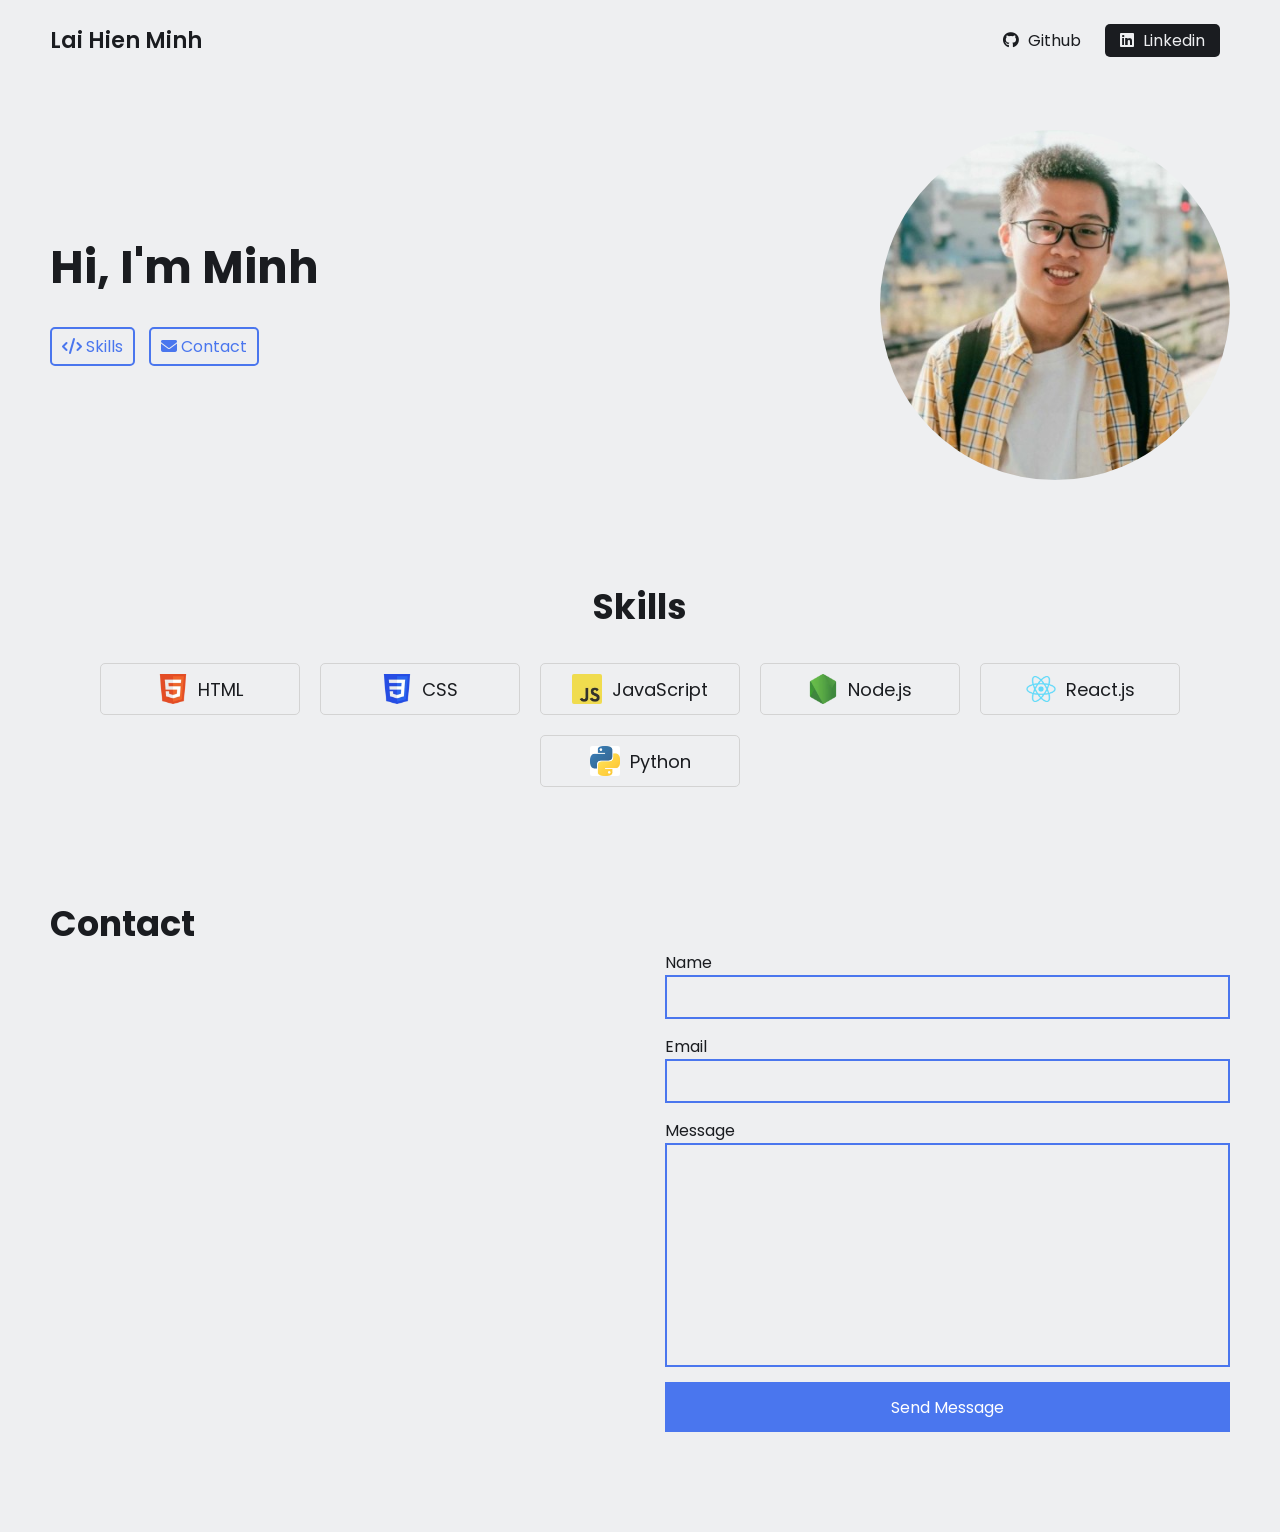
==== index.html @ 8991d1b4 "Add files via upload" ====
<!DOCTYPE html>
<html lang="en">
<head>
  <meta charset="UTF-8">
  <meta name="viewport" content="width=device-width, initial-scale=1.0">
  <link rel="preconnect" href="https://fonts.googleapis.com">
  <link rel="preconnect" href="https://fonts.gstatic.com" crossorigin>
  <link href="https://fonts.googleapis.com/css2?family=Poppins:wght@400;600&display=swap" rel="stylesheet">
  <link rel="stylesheet" href="https://cdnjs.cloudflare.com/ajax/libs/font-awesome/6.4.0/css/all.min.css" integrity="sha512-iecdLmaskl7CVkqkXNQ/ZH/XLlvWZOJyj7Yy7tcenmpD1ypASozpmT/E0iPtmFIB46ZmdtAc9eNBvH0H/ZpiBw==" crossorigin="anonymous" referrerpolicy="no-referrer" />
  <link rel="stylesheet" href="styles.css">
  <title>Portfolio</title>
</head>
<body>
  <nav>
    <div class="left">
      <a href="/">Lai Hien Minh</a>
    </div>

    <div class="right">
      <a href="https://github.com/LMinhhmm" target="_blank">
        <i class="fa-brands fa-github"></i>
        <span>Github</span>
      </a>
      
      <a href="https://www.linkedin.com/in/lai-hien-minh-b12441386/" target="_blank">
        <i class="fa-brands fa-linkedin"></i>
        <span>Linkedin</span>
      </a>
      
    </div>
  </nav>
  <main>
    <section class="hero-section">
      <div class="text">
        <h2>Hi, I'm Minh</h2>
        <p></p>
        <div class="links">
          <a href="#skills">
            <i class="fa-solid fa-code"></i>
            <span>Skills</span>
          </a>                    
          <a href="#contact">
            <i class="fa-solid fa-envelope"></i>
            <span>Contact</span>
          </a>
        </div>
      </div>

      <div class="headshot">
        <img src="images/profile.webp" alt="headshot">
      </div>
    </section>

<section id="skills" class="skills-section">
      <h2>Skills</h2>
      <div class="text">
        
      </div>

      <div class="cells">
        <div class="cell">
          <img src="images/html.webp" >
          <span>HTML</span>
        </div>
        
        <div class="cell">
          <img src="images/css.webp" >
          <span>CSS</span>
        </div>
        
        <div class="cell">
          <img src="images/javascript.webp">
          <span>JavaScript</span>
        </div>
        
        <div class="cell">
          <img src="images/node.webp" >
          <span>Node.js</span>
        </div>        
        <div class="cell">
          <img src="images/react.webp">
          <span>React.js</span>
        </div>
                <div class="cell">
          <img src="images/python.jpg" alt=''>
          <span>Python</span>
        </div>
      </div>
    </section>
    <section id="contact" class="contact-section">
      <h2>Contact</h2>
      <div class="group">
        <div class="text">
        </div>
        <form>
          <label for="name">Name</label>
          <input type="text" id="name">
          <label for="email">Email</label>
          <input type="email" id="email">

          <label for="message">Message</label>
          <textarea id="message" cols="30" rows="10"></textarea>
          <button type="submit">Send Message</button>
        </form>
      </div>
    </section>
  </main>
</body>
</html>
---- styles.css ----
:root {
  --text-color: #1a1c20;
  --link-color: #4a76ee;
  --background-color: #eeeff1;
}
* {
  margin: 0;
  padding: 0;
  box-sizing: border-box;
}
html {
  scroll-behavior: smooth;
}
body {
  font-family: 'Poppins', sans-serif;
  color: var(--text-color);
  background-color: var(--background-color);
  max-width: 1400px;
  margin: 0 auto;
}

a {
  color: var(--link-color);
  text-decoration: none;
}

nav {
  display: flex;
  justify-content: space-between;
  align-items: center;

  padding: 0 50px;
  height: 80px;
}

nav .left a {
  color: var(--text-color);
  font-size: 22px;
  font-weight: 600;
}

nav .right a {
  color: var(--text-color);
  margin: 0 10px;
}

nav .right a:last-child {
  color: var(--background-color);
  background-color: var(--text-color);
  padding: 5px 15px;
  border-radius: 5px;
}

nav .right a span {
  margin-left: 5px;
}

.hero-section {
  display: flex;
  justify-content: space-between;
  align-items: center;
  padding: 0 50px;
  margin: 50px 0;
  margin-bottom: 100px;
  gap: 40px;
}

.hero-section .text {
  flex: 5;
}

.hero-section .text h2 {
  font-size: 45px;
}

.hero-section .text .links {
  margin-top: 25px;
}

.hero-section .text .links a {
  display: inline-block;
  padding: 5px 10px;
  border: 2px solid var(--link-color);
  border-radius: 5px;
  margin-right: 10px;
  margin-bottom: 10px;
  transition: .1s;
}

.hero-section .text .links a:hover {
  color: var(--text-color);
  border: 2px solid var(--text-color);
}

.hero-section .headshot {
  flex: 2;
  display: flex;
  justify-content: right;
}

.hero-section .headshot img {
  width: 350px;
  border-radius: 50%;
}

.skills-section {
  padding: 0 50px;
  margin-bottom: 100px;
}

.skills-section h2 {
  text-align: center;
  font-size: 35px;
}

.skills-section .text {
  text-align: center;
  margin-bottom: 20px;
}

.skills-section .cells {
  display: flex;
  justify-content: center;
  flex-wrap: wrap;
}

.skills-section .cells .cell {
  display: flex;
  justify-content: center;
  align-items: center;
  gap: 10px;

  width: 200px;
  padding: 10px 20px;
  margin: 10px;
  border: 1.5px solid #d3d3d3;
  border-radius: 5px;
}
.skills-section .cells .cell img {
  width: 30px;
  height: 30px;
  object-fit: contain;
  border-radius: 2px;
}

.skills-section .cells .cell span {
  font-size: 18px;
}
.contact-section {
  padding: 0 50px;
  margin-bottom: 100px;
}

.contact-section h2 {
  font-size: 35px;
}
.contact-section .group {
  display: flex;
  gap: 50px;
}

.contact-section .group .text {
  flex: 3;
  margin-top: 20px;
}

.contact-section .group form {
  flex: 3;
  display: flex;
  flex-direction: column;
}
.contact-section .group form input,
.contact-section .group form textarea {
  font-family: 'Poppins', sans-serif;
  border: 2px solid var(--link-color);
  background-color: transparent;
  padding: 10px;
  margin-bottom: 15px;
  outline: none;
  resize: none;
}

.contact-section .group form button {
  font-size: 16px;
  font-family: 'Poppins', sans-serif;
  color: #fff;
  background-color: var(--link-color);
  border: none;
  height: 50px;
  cursor: pointer;
  transition: .1s;
}

.contact-section .group form button:hover {
  filter: brightness(.7);
}

@media (max-width: 850px) {
  .hero-section .text h2 {
    font-size: 35px;
  }
}
@media (max-width: 740px) {
  .hero-section {
    flex-direction: column-reverse;
  }

  .hero-section .headshot img {
    width: 300px;
  }


  .contact-section .group {
    flex-direction: column;
  }
}

@media (max-width: 600px) {
  nav {
    padding: 0 20px;
  }

  nav .right a {
    font-size: 22px;
  }

  nav .right a:last-child {
    color: var(--text-color);
    background-color: transparent;
    padding: 0;
  }

  nav .right a span {
    display: none;
  }

  .hero-section {
    padding: 0 20px;
  }

  .hero-section .text h2 {
    font-size: 30px;
  }

  .skills-section {
    padding: 0 20px;
  }

  .skills-section .cells .cell span {
    font-size: 16px;
  }
  .contact-section {
    padding: 0 20px;
  }
}
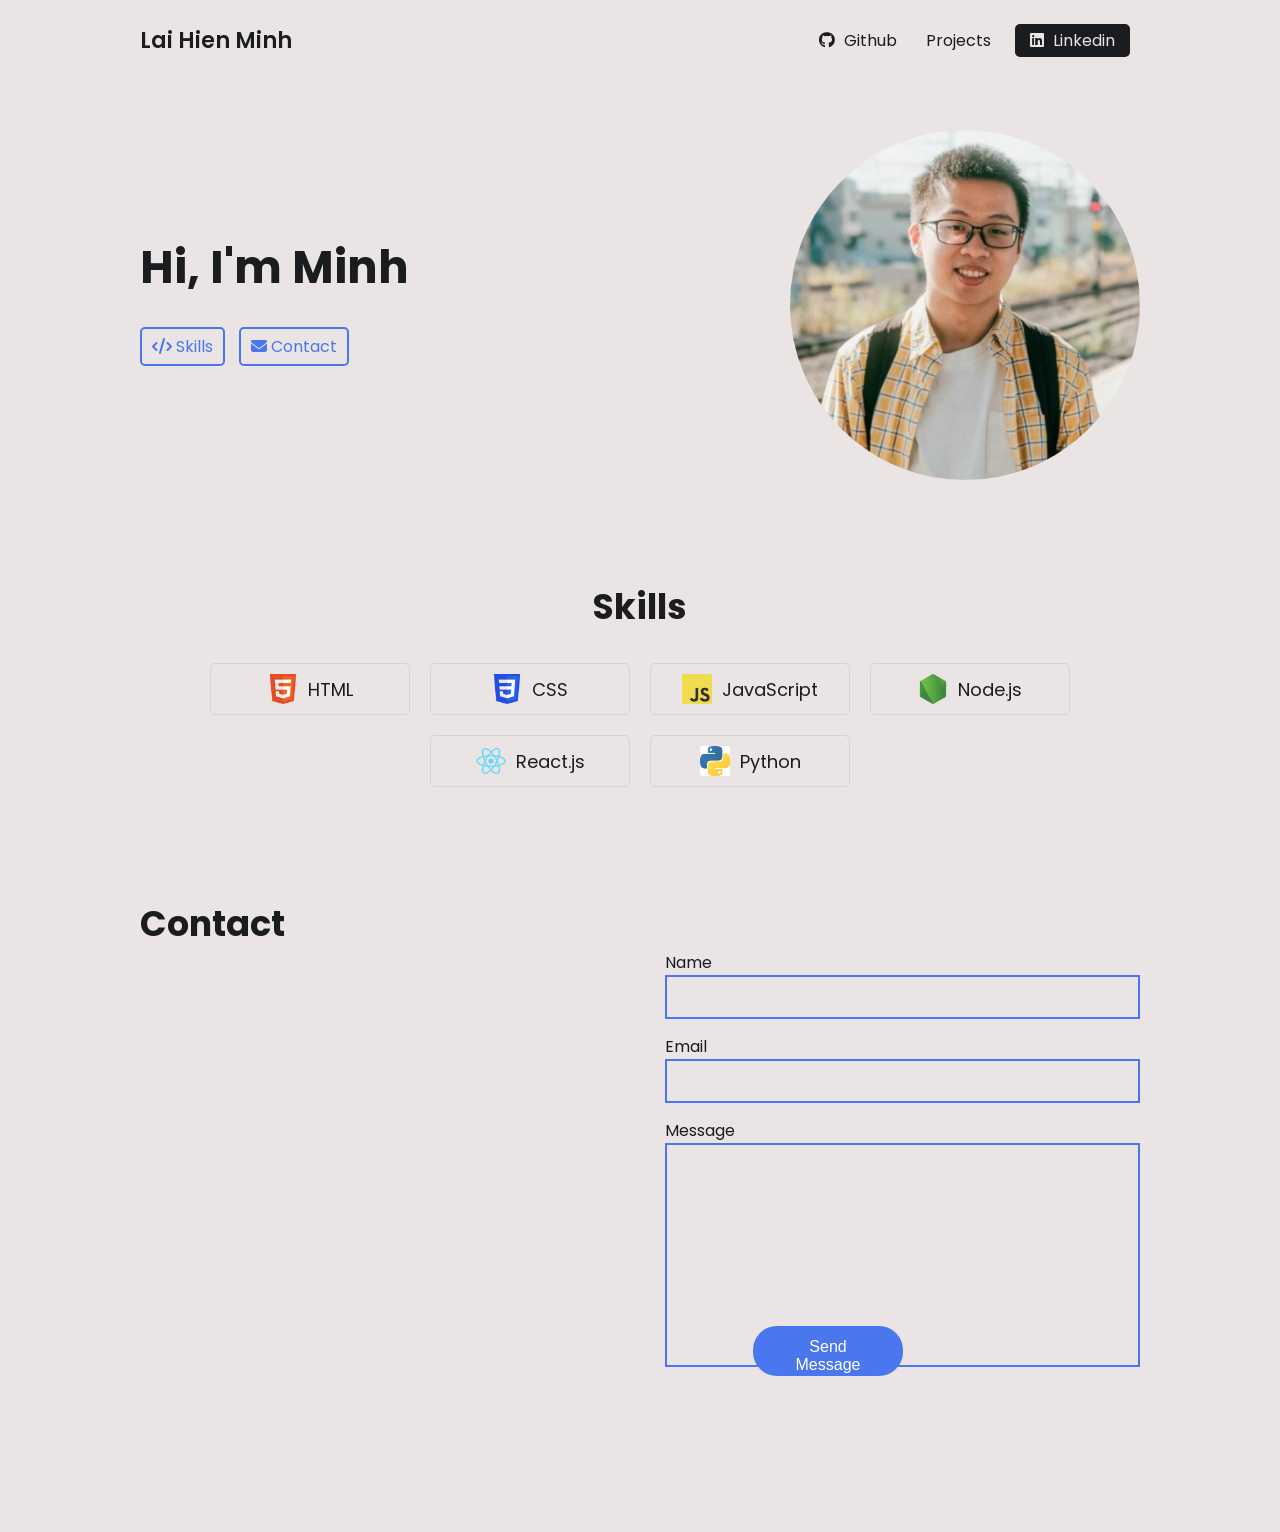
==== commit 49dab88e: "Added projects" ====
--- a/index.html
+++ b/index.html
@@ -13,20 +13,22 @@
 <body>
   <nav>
     <div class="left">
-      <a href="/">Lai Hien Minh</a>
+      <a href="index.html">Lai Hien Minh</a>
     </div>
 
     <div class="right">
       <a href="https://github.com/LMinhhmm" target="_blank">
         <i class="fa-brands fa-github"></i>
         <span>Github</span>
+      </a>    
+      <a href="Projects.html">
+        <i class=""></i>
+        <span>Projects</span>
       </a>
-      
       <a href="https://www.linkedin.com/in/lai-hien-minh-b12441386/" target="_blank">
         <i class="fa-brands fa-linkedin"></i>
         <span>Linkedin</span>
-      </a>
-      
+      </a>            
     </div>
   </nav>
   <main>
@@ -81,7 +83,7 @@
           <img src="images/react.webp">
           <span>React.js</span>
         </div>
-                <div class="cell">
+          <div class="cell">
           <img src="images/python.jpg" alt=''>
           <span>Python</span>
         </div>
--- a/styles.css
+++ b/styles.css
@@ -1,7 +1,7 @@
 :root {
   --text-color: #1a1c20;
   --link-color: #4a76ee;
-  --background-color: #eeeff1;
+  --background-color: #eae4e4;
 }
 * {
   margin: 0;
@@ -15,8 +15,10 @@
   font-family: 'Poppins', sans-serif;
   color: var(--text-color);
   background-color: var(--background-color);
-  max-width: 1400px;
+  max-width: 1100px;
   margin: 0 auto;
+  overflow-x: hidden;
+
 }
 
 a {
@@ -252,4 +254,29 @@
   .contact-section {
     padding: 0 20px;
   }
-}+}
+ul {
+  margin: 20px 20px 20px 20px;
+}
+
+button {
+  font-size: 1rem;
+  height: 50px;
+  width: 150px;
+  position: relative;
+  bottom: 3.5rem;
+  left: 5.5rem;
+  background: var(--link-color);
+  color: rgb(255, 255, 255);
+  border: none;
+  padding-bottom: 30%;
+  padding: 0.75rem 1.5rem;
+  border-radius: 1.5rem;
+  cursor: pointer;
+  font-weight: 300;
+  transition: all 0.2s ease;
+}
+
+button:hover {
+  background: #7a7fff;
+}
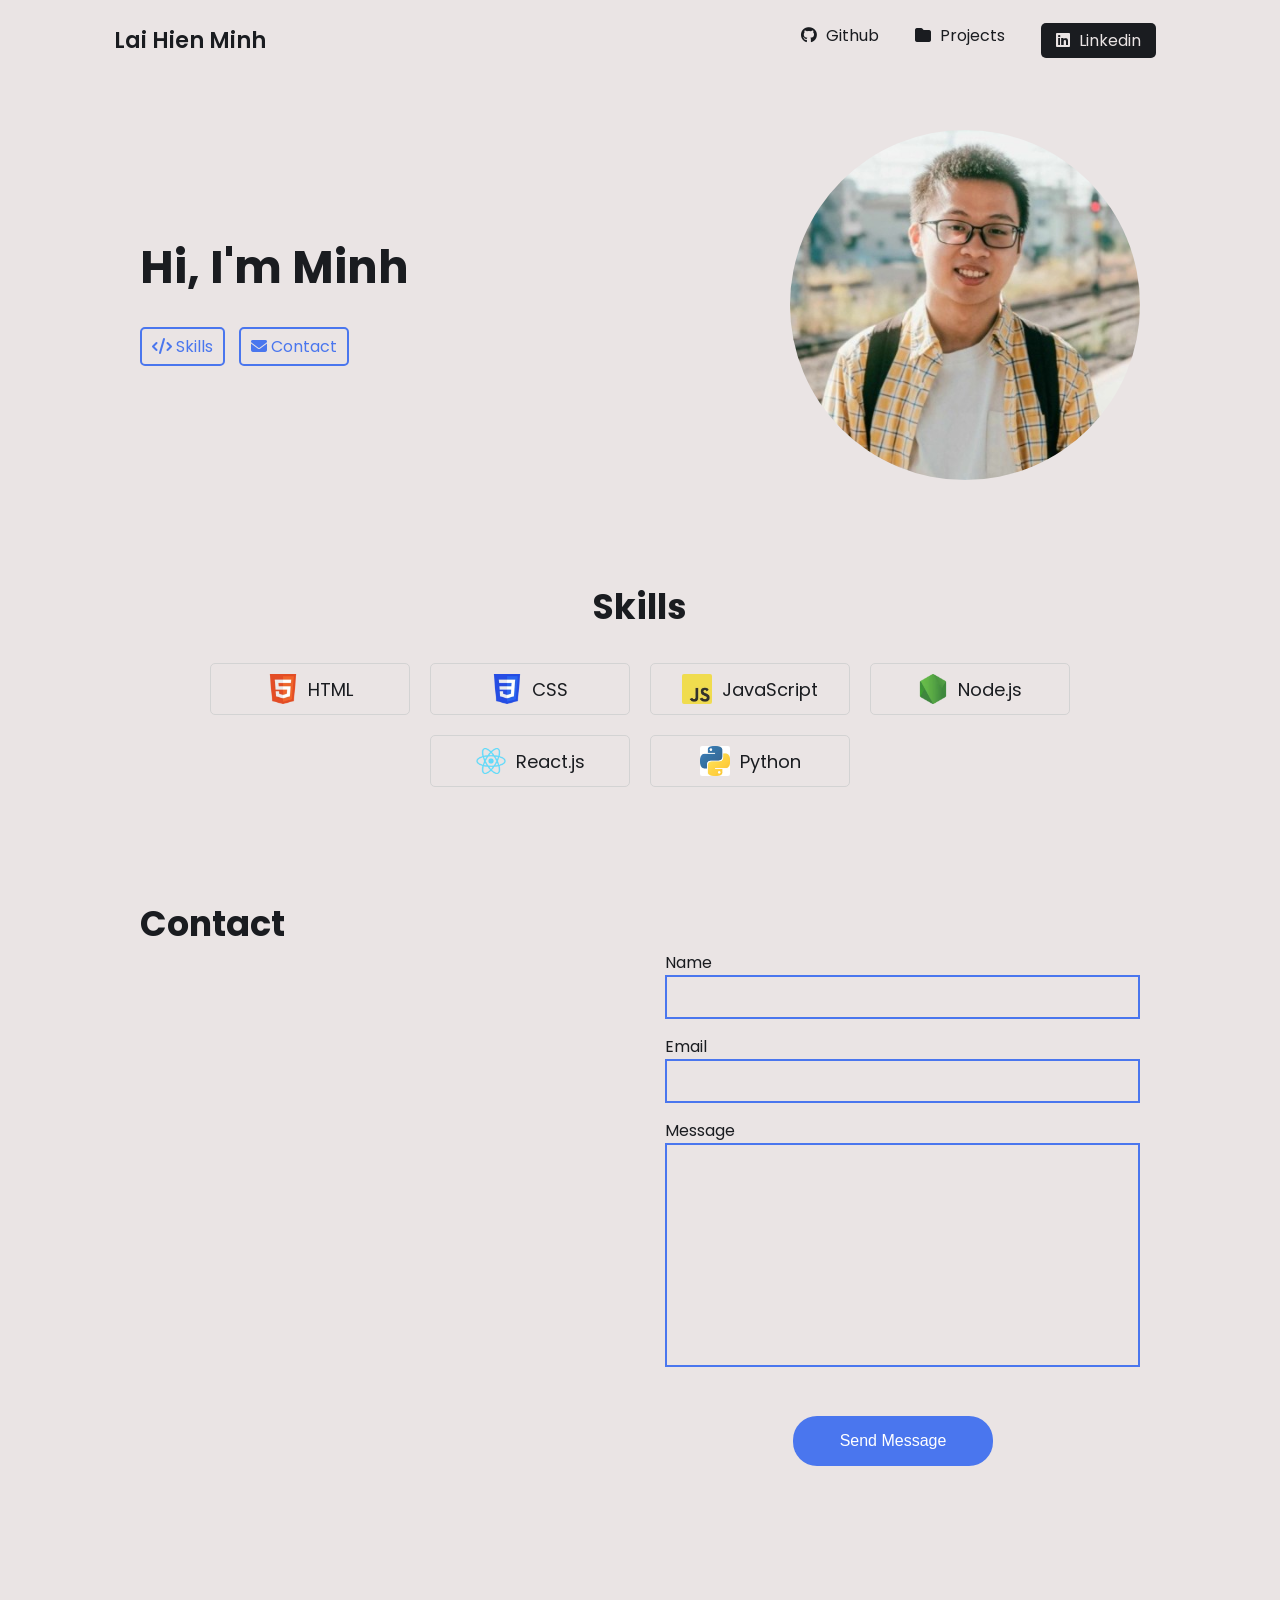
==== commit 2e22ded0: "responsive on mobile" ====
--- a/index.html
+++ b/index.html
@@ -9,6 +9,7 @@
   <link rel="stylesheet" href="https://cdnjs.cloudflare.com/ajax/libs/font-awesome/6.4.0/css/all.min.css" integrity="sha512-iecdLmaskl7CVkqkXNQ/ZH/XLlvWZOJyj7Yy7tcenmpD1ypASozpmT/E0iPtmFIB46ZmdtAc9eNBvH0H/ZpiBw==" crossorigin="anonymous" referrerpolicy="no-referrer" />
   <link rel="stylesheet" href="styles.css">
   <title>Portfolio</title>
+
 </head>
 <body>
   <nav>
@@ -21,10 +22,11 @@
         <i class="fa-brands fa-github"></i>
         <span>Github</span>
       </a>    
-      <a href="Projects.html">
-        <i class=""></i>
-        <span>Projects</span>
-      </a>
+<a href="Projects.html">
+  <i class="fa-solid fa-folder"></i>
+  <span>Projects</span>
+</a>
+
       <a href="https://www.linkedin.com/in/lai-hien-minh-b12441386/" target="_blank">
         <i class="fa-brands fa-linkedin"></i>
         <span>Linkedin</span>
@@ -102,7 +104,7 @@
 
           <label for="message">Message</label>
           <textarea id="message" cols="30" rows="10"></textarea>
-          <button type="submit">Send Message</button>
+          <button style="margin: 90px 40px; width: 200px;" type="submit">Send Message</button>
         </form>
       </div>
     </section>
--- a/styles.css
+++ b/styles.css
@@ -33,6 +33,46 @@
 
   padding: 0 50px;
   height: 80px;
+}
+nav {
+  display: flex;
+  justify-content: space-between;
+  align-items: center;
+  flex-wrap: wrap;
+
+  padding: 16px 24px;
+
+}
+
+.right {
+  display: flex;
+  gap: 16px;
+}
+section {
+  display: block;
+  width: 100%;
+  margin-top: 100px;  
+}
+section * {
+  box-sizing: border-box;
+}
+
+.container {
+  max-width: 1000px;
+  width: 100%;
+  margin: 0 auto;
+  padding: 0 20px;
+  box-sizing: border-box;
+}
+
+
+@media (max-width: 600px) {
+  .right {
+    width: 100%;
+    flex-direction: column;
+    align-items: flex-start;
+    margin-top: 10px;
+  }
 }
 
 nav .left a {
@@ -216,6 +256,11 @@
     flex-direction: column;
   }
 }
+@media (max-width: 700px) {
+  .right a {
+    width: 100%;          
+    white-space: nowrap;
+  }}
 
 @media (max-width: 600px) {
   nav {
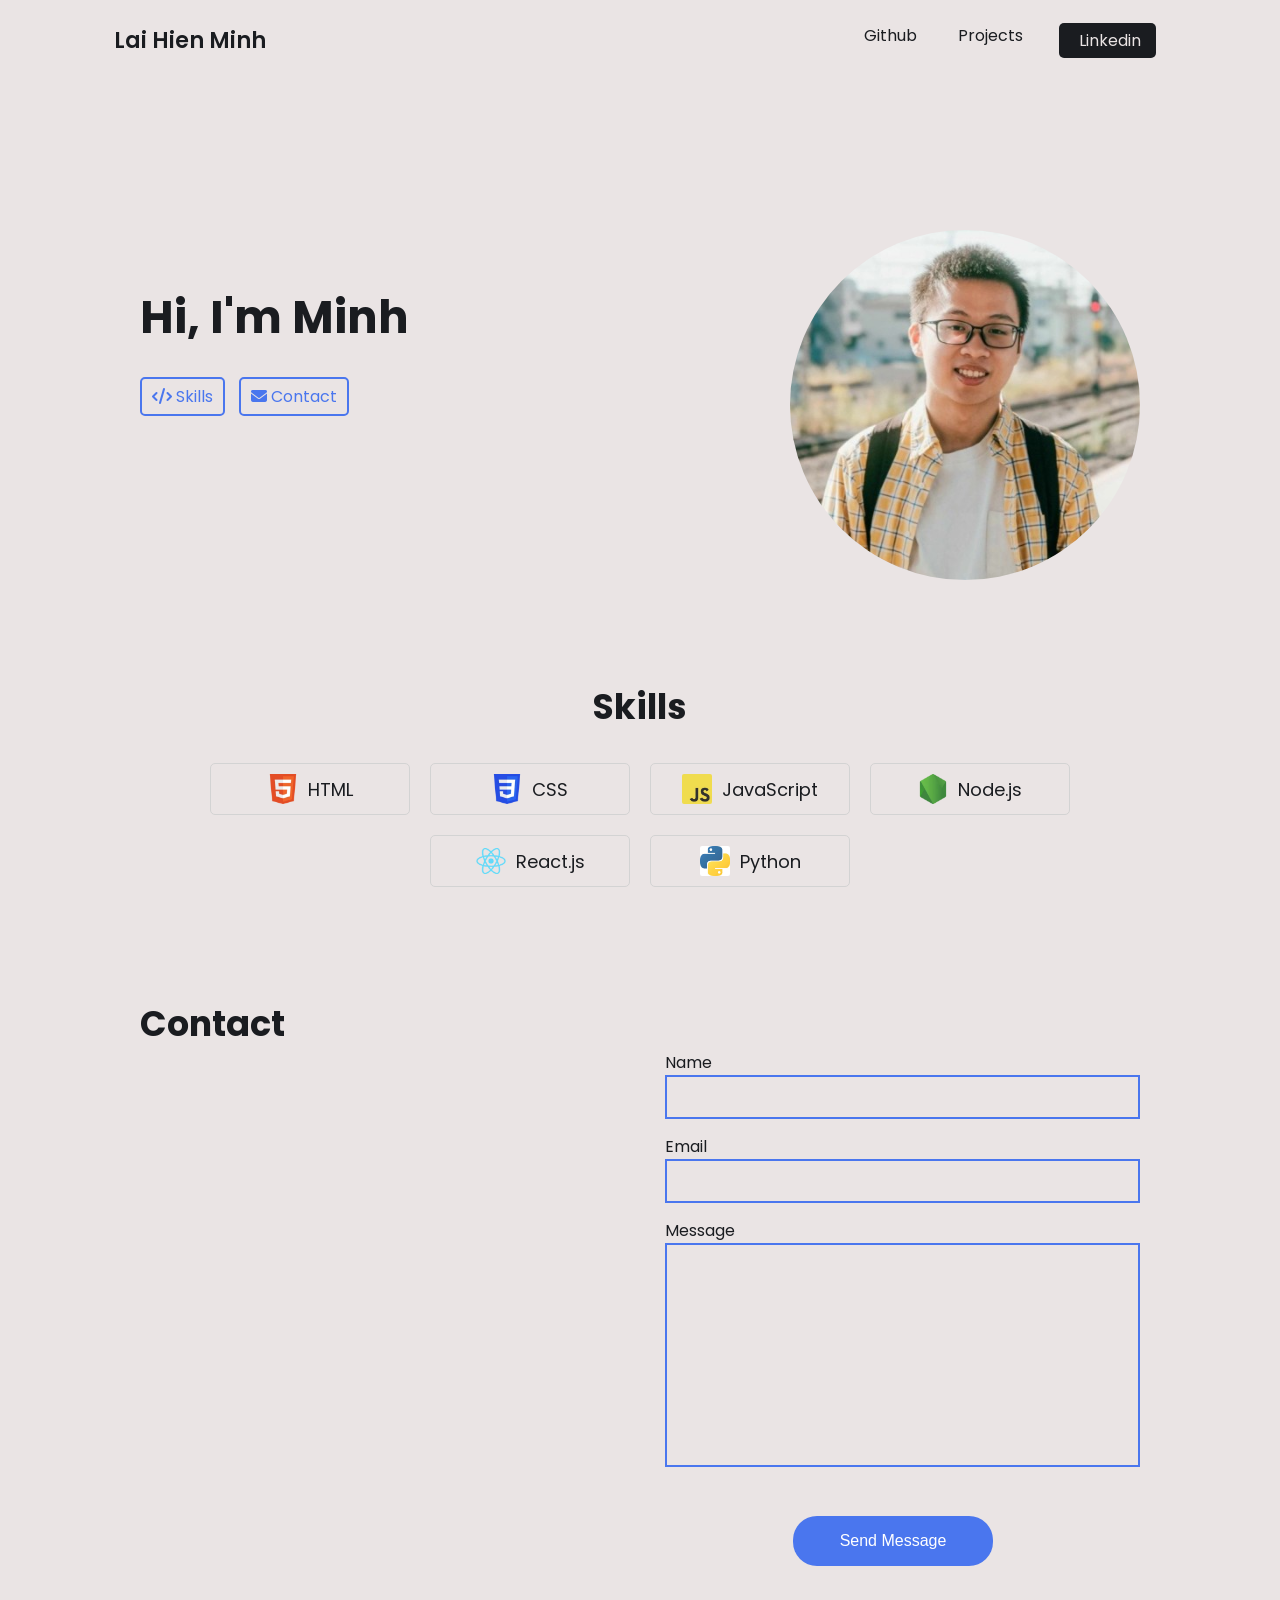
==== commit 23618826: "responsive design" ====
--- a/index.html
+++ b/index.html
@@ -17,24 +17,26 @@
       <a href="index.html">Lai Hien Minh</a>
     </div>
 
-    <div class="right">
+    <div style="display:flex;
+  justify-content: center;" class="right">
       <a href="https://github.com/LMinhhmm" target="_blank">
-        <i class="fa-brands fa-github"></i>
-        <span>Github</span>
+        <span style="display: flex;
+  justify-content: center;">Github</span>
       </a>    
 <a href="Projects.html">
-  <i class="fa-solid fa-folder"></i>
-  <span>Projects</span>
+  <span style="display: flex;
+  justify-content: center;">Projects</span>
 </a>
 
       <a href="https://www.linkedin.com/in/lai-hien-minh-b12441386/" target="_blank">
-        <i class="fa-brands fa-linkedin"></i>
-        <span>Linkedin</span>
+        <span style="display: flex;
+  justify-content: center;">Linkedin</span>
       </a>            
     </div>
   </nav>
   <main>
-    <section class="hero-section">
+    <section style="display: flex;
+  justify-content: center;" class="hero-section">
       <div class="text">
         <h2>Hi, I'm Minh</h2>
         <p></p>
--- a/styles.css
+++ b/styles.css
@@ -46,6 +46,7 @@
 
 .right {
   display: flex;
+  justify-content: center;
   gap: 16px;
 }
 section {
@@ -96,7 +97,9 @@
 nav .right a span {
   margin-left: 5px;
 }
-
+nav .right a:hover {
+    color: var(--link-color);
+}
 .hero-section {
   display: flex;
   justify-content: space-between;
@@ -143,6 +146,7 @@
 .hero-section .headshot img {
   width: 350px;
   border-radius: 50%;
+  margin-top: 100px;
 }
 
 .skills-section {
@@ -269,12 +273,6 @@
 
   nav .right a {
     font-size: 22px;
-  }
-
-  nav .right a:last-child {
-    color: var(--text-color);
-    background-color: transparent;
-    padding: 0;
   }
 
   nav .right a span {
